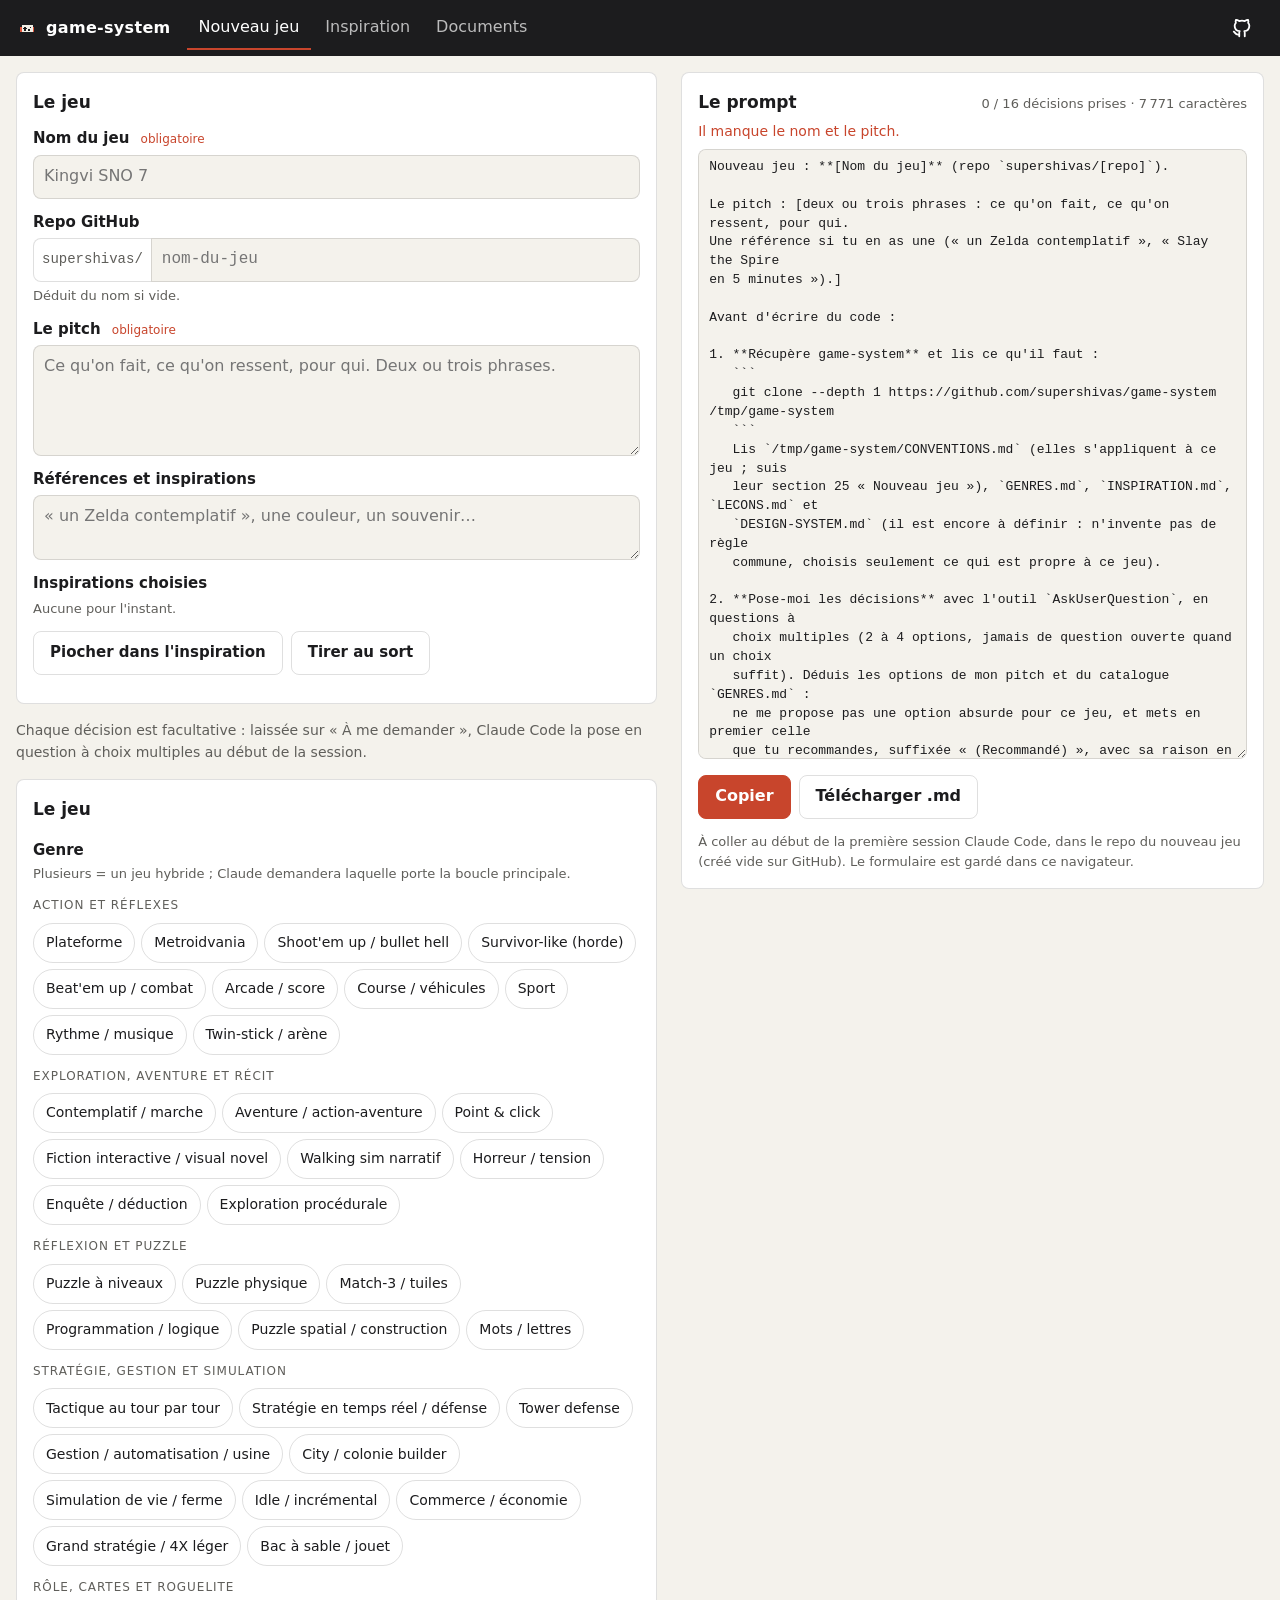
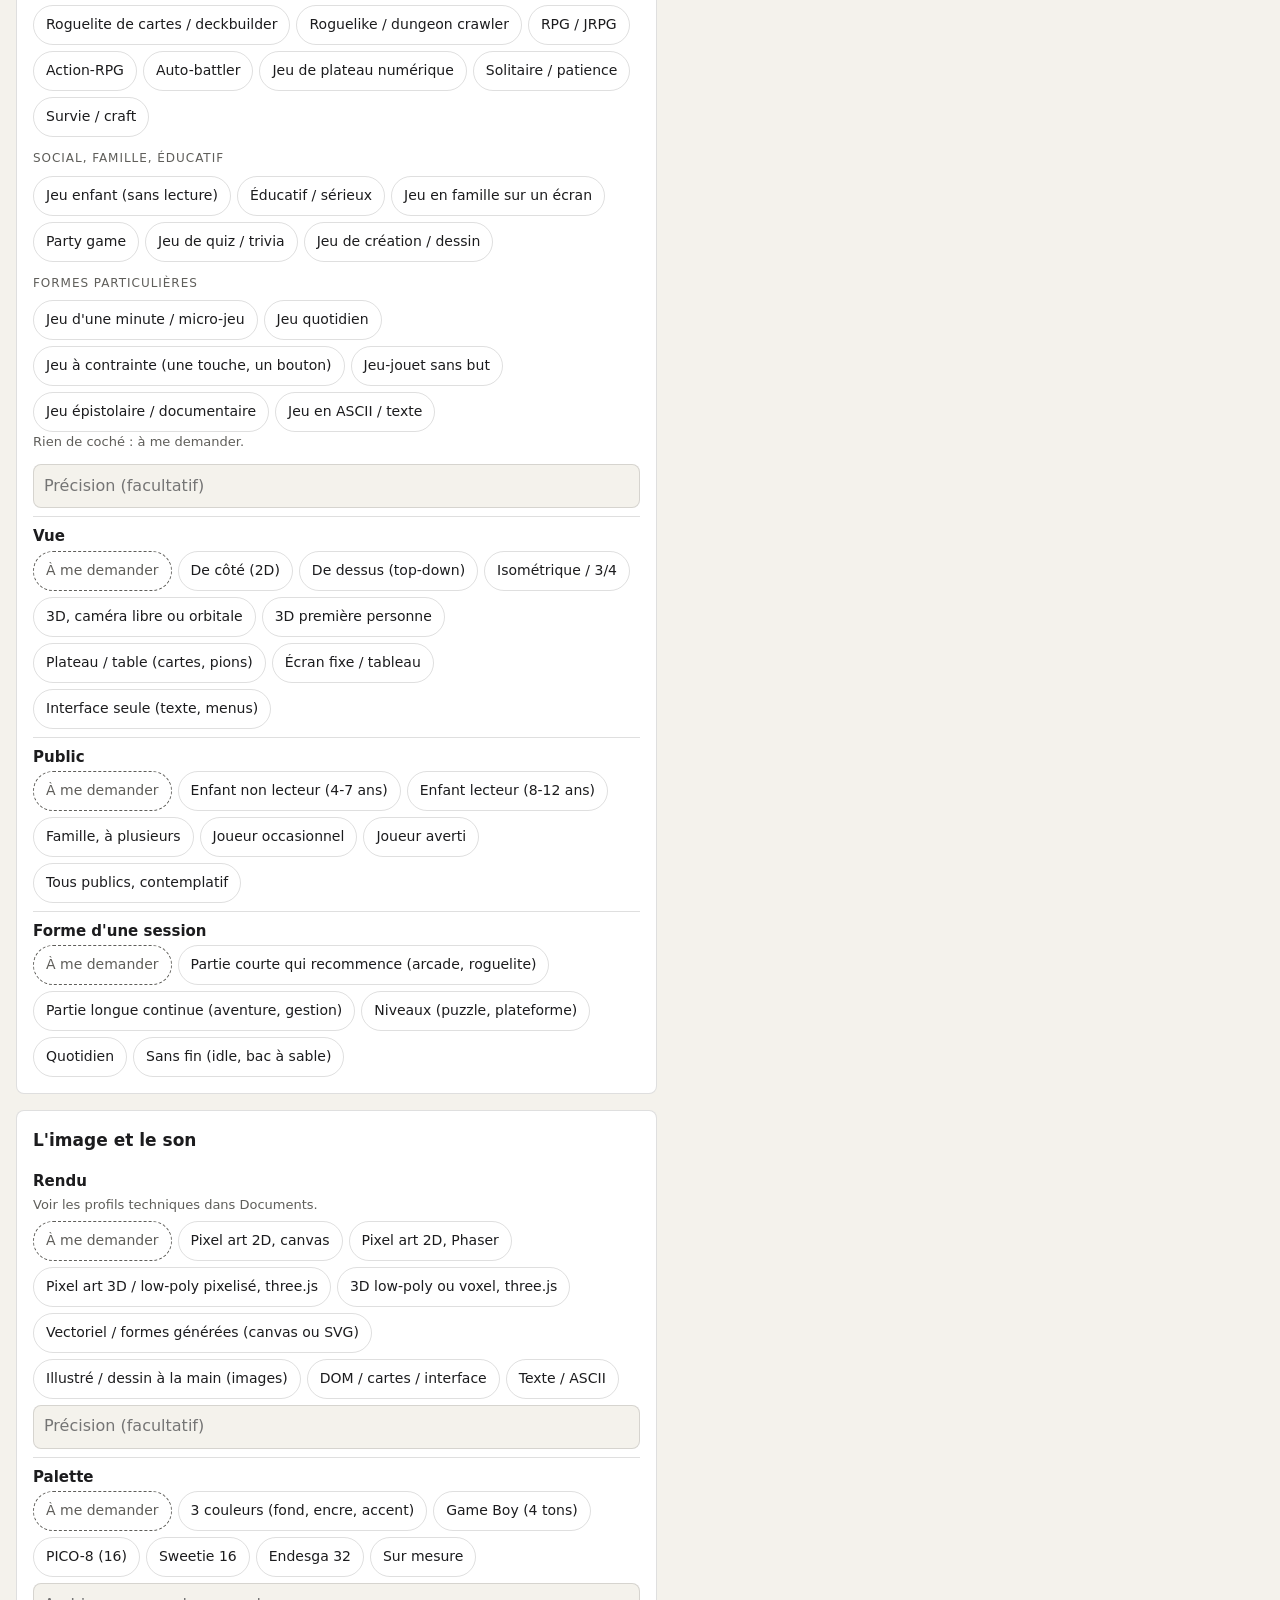
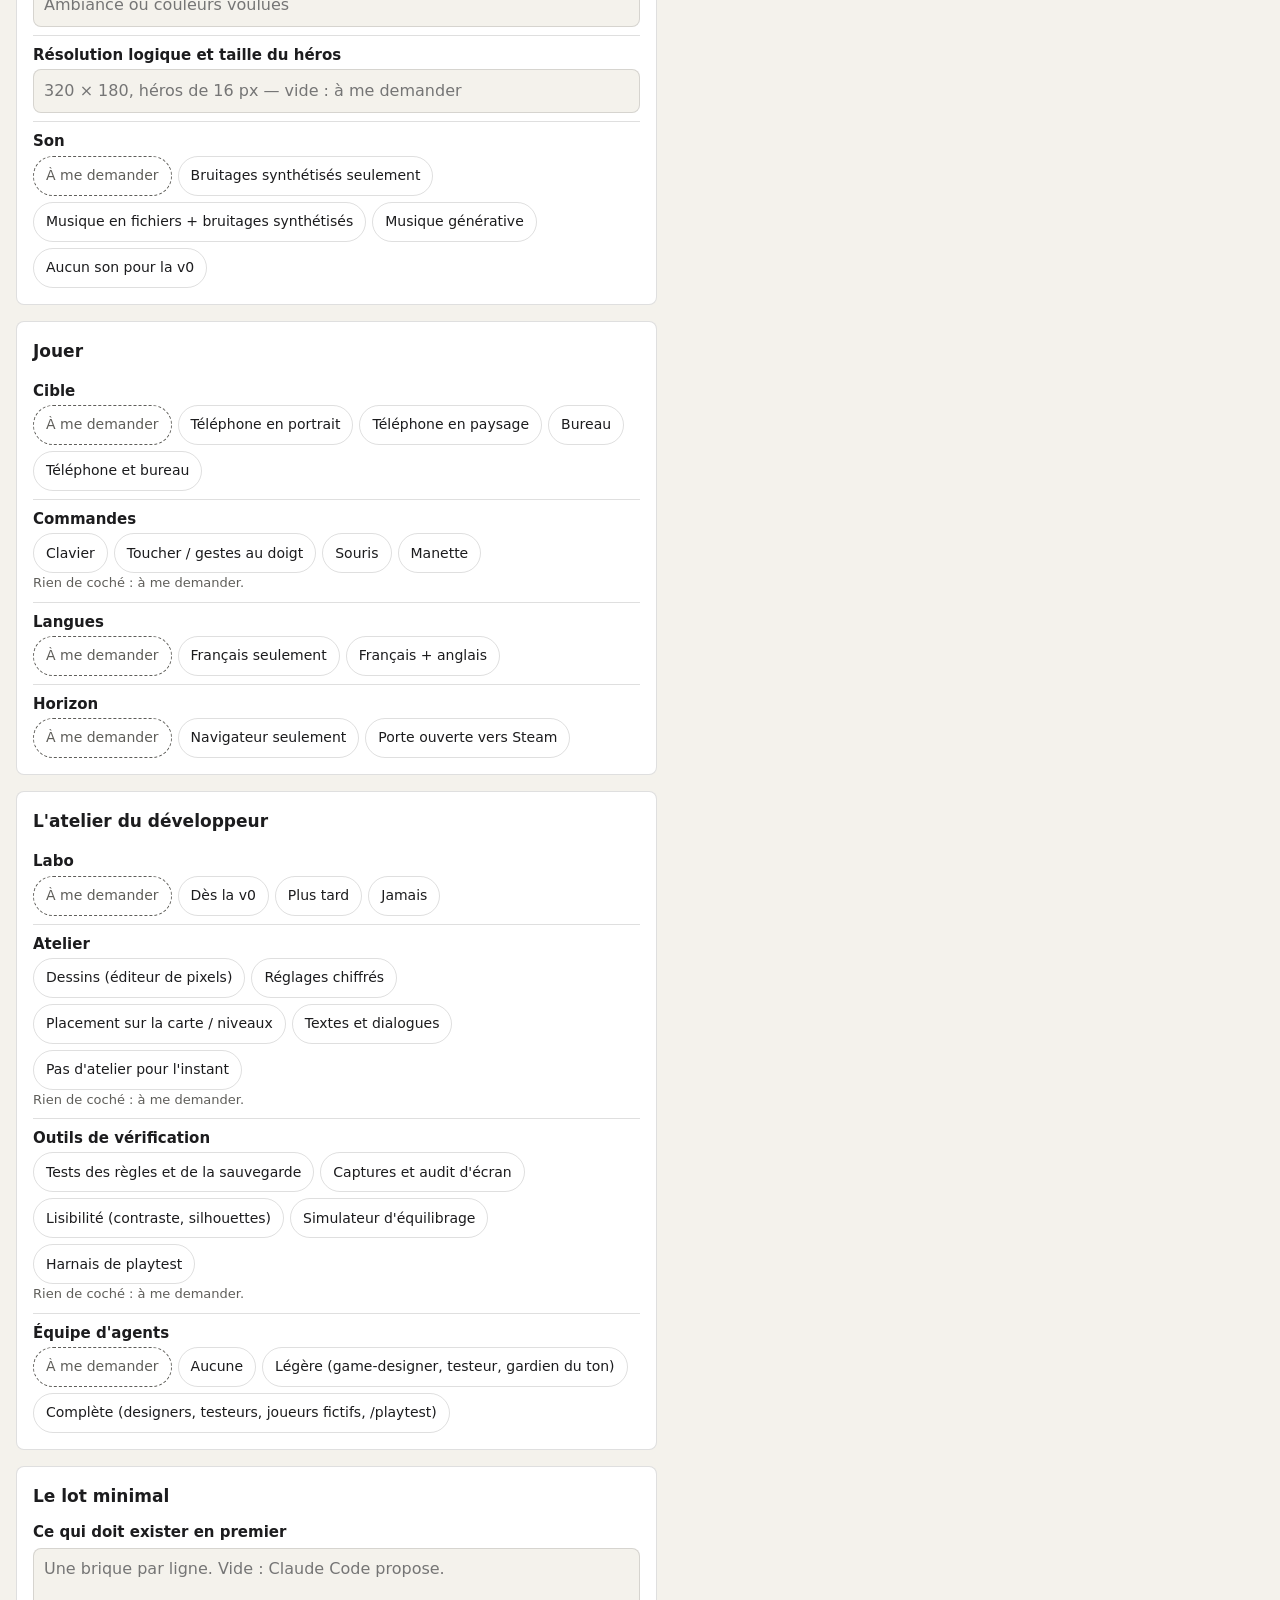
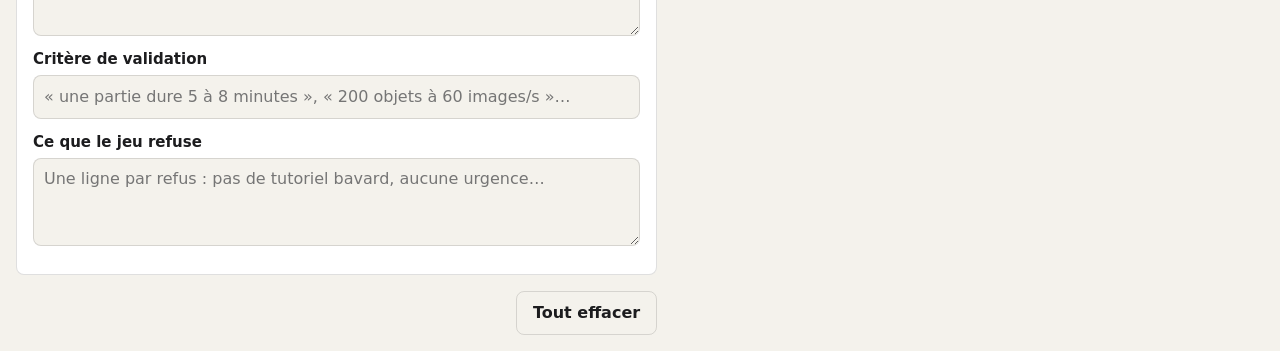
==== index.html @ dbfdadf5 "Ajoute la page d'accueil et le fichier d'inspiration La page d'accueil (GitHub Pages) écrit le promp" ====
<!DOCTYPE html>
<html lang="fr">
<head>
<meta charset="utf-8">
<meta name="viewport" content="width=device-width, initial-scale=1, viewport-fit=cover">
<meta name="theme-color" content="#1c1c1e">
<title>game-system</title>
<link rel="icon" href="site/favicon.svg" type="image/svg+xml">
<link rel="stylesheet" href="site/accueil.css">
</head>
<body>
<header class="tete">
  <a class="marque" href="#nouveau" aria-label="game-system"><span class="logo" aria-hidden="true"></span><span class="marque-nom">game-system</span></a>
  <nav class="onglets" aria-label="Sections">
    <a href="#nouveau" data-vue="nouveau">Nouveau jeu</a>
    <a href="#inspiration" data-vue="inspiration">Inspiration</a>
    <a href="#doc/README.md" data-vue="doc">Documents</a>
  </nav>
  <a class="icone" href="https://github.com/supershivas/game-system" aria-label="Le dépôt sur GitHub" title="Le dépôt sur GitHub">
    <svg viewBox="0 0 24 24" aria-hidden="true"><path d="M9 19c-4.3 1.4-4.3-2.5-6-3m12 5v-3.5c0-1 .1-1.4-.5-2 2.8-.3 5.5-1.4 5.5-6a4.6 4.6 0 0 0-1.3-3.2 4.2 4.2 0 0 0-.1-3.2s-1.1-.3-3.5 1.3a12.3 12.3 0 0 0-6.2 0C6.5 2.8 5.4 3.1 5.4 3.1a4.2 4.2 0 0 0-.1 3.2A4.6 4.6 0 0 0 4 9.5c0 4.6 2.7 5.7 5.5 6-.6.6-.6 1.2-.5 2V21"/></svg>
  </a>
</header>

<!-- ─── Nouveau jeu : le formulaire qui écrit le prompt ─────────────────── -->
<main class="vue" id="vue-nouveau" hidden>
  <div class="colonnes">
    <form class="formulaire" id="formulaire" autocomplete="off">
      <section class="bloc">
        <h2>Le jeu</h2>
        <label class="champ"><span>Nom du jeu <span class="requis">obligatoire</span></span>
          <input name="nom" required placeholder="Kingvi SNO 7">
        </label>
        <label class="champ">Repo GitHub
          <span class="prefixe"><span>supershivas/</span><input name="repo" id="repo" placeholder="nom-du-jeu" pattern="[A-Za-z0-9._-]+"></span>
          <small>Déduit du nom si vide.</small>
        </label>
        <label class="champ"><span>Le pitch <span class="requis">obligatoire</span></span>
          <textarea name="pitch" rows="4" required placeholder="Ce qu'on fait, ce qu'on ressent, pour qui. Deux ou trois phrases."></textarea>
        </label>
        <label class="champ">Références et inspirations
          <textarea name="references" rows="2" placeholder="« un Zelda contemplatif », une couleur, un souvenir…"></textarea>
        </label>
        <div class="champ">
          <span>Inspirations choisies</span>
          <div class="etiquettes" id="inspirations-choisies"></div>
          <div class="actions">
            <a class="bouton secondaire" href="#inspiration">Piocher dans l'inspiration</a>
            <button type="button" class="bouton secondaire" id="tirage-rapide">Tirer au sort</button>
          </div>
        </div>
      </section>

      <p class="note">Chaque décision est facultative : laissée sur « À me demander », Claude Code
        la pose en question à choix multiples au début de la session.</p>
      <div id="decisions"></div>

      <section class="bloc">
        <h2>Le lot minimal</h2>
        <label class="champ">Ce qui doit exister en premier
          <textarea name="lot" rows="3" placeholder="Une brique par ligne. Vide : Claude Code propose."></textarea>
        </label>
        <label class="champ">Critère de validation
          <input name="critere" placeholder="« une partie dure 5 à 8 minutes », « 200 objets à 60 images/s »…">
        </label>
        <label class="champ">Ce que le jeu refuse
          <textarea name="refus" rows="3" placeholder="Une ligne par refus : pas de tutoriel bavard, aucune urgence…"></textarea>
        </label>
      </section>
      <div class="actions-form">
        <button type="button" class="bouton secondaire" id="effacer">Tout effacer</button>
      </div>
    </form>

    <aside class="sortie" aria-label="Le prompt">
      <div class="sortie-tete">
        <h2>Le prompt</h2>
        <span class="compte" id="compte"></span>
      </div>
      <p class="manque" id="manque"></p>
      <textarea id="prompt" readonly rows="18" aria-label="Prompt généré"></textarea>
      <div class="actions">
        <button type="button" class="bouton" id="copier">Copier</button>
        <button type="button" class="bouton secondaire" id="telecharger">Télécharger .md</button>
      </div>
      <p class="aide">À coller au début de la première session Claude Code, dans le repo du
        nouveau jeu (créé vide sur GitHub). Le formulaire est gardé dans ce navigateur.</p>
    </aside>
  </div>
</main>

<!-- ─── Inspiration ─────────────────────────────────────────────────────── -->
<main class="vue" id="vue-inspiration" hidden>
  <div class="inspi-tete">
    <input type="search" id="filtre" placeholder="Filtrer : neige, Japon, silhouette…" aria-label="Filtrer l'inspiration">
    <button type="button" class="bouton" id="tirer">Tirer au sort</button>
  </div>
  <div class="tirage" id="tirage" hidden></div>
  <p class="note">Toucher une étiquette l'ajoute au prompt (onglet Nouveau jeu) ; la toucher à
    nouveau l'en retire. Source : <a href="#doc/INSPIRATION.md">INSPIRATION.md</a>.</p>
  <div id="inspiration"></div>
</main>

<!-- ─── Documents ───────────────────────────────────────────────────────── -->
<main class="vue" id="vue-doc" hidden>
  <div class="docs">
    <nav class="docs-liste" id="docs-liste" aria-label="Fichiers"></nav>
    <select class="docs-choix" id="docs-choix" aria-label="Fichier"></select>
    <article class="doc" id="doc"></article>
  </div>
</main>

<div class="toast" id="toast" role="status" hidden></div>
<script type="module" src="site/accueil.js"></script>
</body>
</html>
---- site/accueil.css ----
/* La page d'accueil de game-system (GitHub Pages). Un outil de travail, pas
   un jeu : le design system des jeux ne s'y applique pas. */

:root {
  --fond: #f4f2ec;
  --carte: #ffffff;
  --encre: #1c1c1e;
  --doux: #5f5e5a;
  --trait: rgba(28, 28, 30, .14);
  --accent: #c8452c;
  --accent-encre: #ffffff;
  --tete: #1c1c1e;
  --code: #ebe8df;
  --choisi: #fbe3dc;
  --rayon: 8px;
  --pas: 8px;
  --cible: 44px;
  --mono: ui-monospace, 'SF Mono', Menlo, Consolas, monospace;
  color-scheme: light;
}
@media (prefers-color-scheme: dark) {
  :root {
    --fond: #161618;
    --carte: #1f1f22;
    --encre: #ecebe6;
    --doux: #a3a19a;
    --trait: rgba(236, 235, 230, .14);
    --accent: #ec6d52;
    --accent-encre: #161618;
    --tete: #0e0e10;
    --code: #2a2a2e;
    --choisi: #4a2a22;
    color-scheme: dark;
  }
}

* { box-sizing: border-box; }
html, body { margin: 0; }
body {
  background: var(--fond); color: var(--encre);
  font: 16px/1.55 system-ui, -apple-system, 'Segoe UI', sans-serif;
  -webkit-text-size-adjust: 100%;
}
a { color: var(--accent); }
[hidden] { display: none !important; }
button, input, select, textarea { font: inherit; color: inherit; }

/* ─── En-tête ─── */
.tete {
  position: sticky; top: 0; z-index: 10;
  display: flex; align-items: center; gap: calc(var(--pas) * 2);
  padding: 0 calc(var(--pas) * 2); padding-top: env(safe-area-inset-top, 0px);
  min-height: 56px; background: var(--tete); color: #fff;
}
.marque { min-width: var(--cible); display: flex; align-items: center; gap: var(--pas); min-height: var(--cible); color: inherit; text-decoration: none; font-weight: 700; letter-spacing: .02em; white-space: nowrap; }
.logo { width: 22px; height: 22px; background: url(favicon.svg) center / contain no-repeat; image-rendering: pixelated; }
.onglets { display: flex; gap: 2px; flex: 1; min-width: 0; overflow-x: auto; }
.onglets a { display: flex; align-items: center; min-height: var(--cible); padding: 0 12px; color: #fff; opacity: .7; text-decoration: none; border-bottom: 2px solid transparent; white-space: nowrap; }
.onglets a.actif { opacity: 1; border-bottom-color: var(--accent); }
.icone { display: grid; place-items: center; width: var(--cible); height: var(--cible); color: inherit; }
.icone svg { width: 22px; height: 22px; fill: none; stroke: currentColor; stroke-width: 2; stroke-linecap: round; stroke-linejoin: round; }

.vue { max-width: 1280px; margin: 0 auto; padding: calc(var(--pas) * 2); }
.note { color: var(--doux); font-size: 14px; margin: var(--pas) 0 calc(var(--pas) * 2); }

/* ─── Boutons ─── */
.bouton {
  min-height: var(--cible); padding: 0 calc(var(--pas) * 2);
  border: 1px solid var(--accent); border-radius: var(--rayon);
  background: var(--accent); color: var(--accent-encre); font-weight: 600; cursor: pointer;
}
.bouton.secondaire { background: transparent; color: var(--encre); border-color: var(--trait); }
a.bouton { display: inline-flex; align-items: center; text-decoration: none; font-weight: 600; }
.lien { background: none; border: 0; padding: 0; color: var(--accent); text-decoration: underline; cursor: pointer; font-size: inherit; }
@media (hover: hover) {
  .bouton:hover { filter: brightness(1.08); }
  .bouton.secondaire:hover { border-color: var(--encre); }
}

/* ─── Formulaire ─── */
.colonnes { display: grid; grid-template-columns: minmax(0, 1fr); gap: calc(var(--pas) * 3); }
@media (min-width: 980px) {
  .colonnes { grid-template-columns: minmax(0, 1.1fr) minmax(0, 1fr); align-items: start; }
  .sortie { position: sticky; top: 72px; }
}
.bloc { background: var(--carte); border: 1px solid var(--trait); border-radius: var(--rayon); padding: calc(var(--pas) * 2); margin-bottom: calc(var(--pas) * 2); }
.bloc h2 { font-size: 17px; margin: 0 0 var(--pas); }
.bloc h3 { font-size: 15px; margin: calc(var(--pas) * 2) 0 4px; }
.champ { display: grid; gap: 4px; margin: calc(var(--pas) * 1.5) 0; font-weight: 600; font-size: 15px; }
.champ small, .champ .aide-champ { font-weight: 400; color: var(--doux); font-size: 13px; }
.requis { font-weight: 400; font-size: 12px; color: var(--accent); margin-left: 6px; }
input:not([type=checkbox]):not([type=radio]), textarea, select {
  width: 100%; min-height: var(--cible); padding: 8px 10px;
  border: 1px solid var(--trait); border-radius: var(--rayon);
  background: var(--fond); font-size: 16px; font-weight: 400;
}
textarea { resize: vertical; line-height: 1.45; }
input:focus-visible, textarea:focus-visible, select:focus-visible, .bouton:focus-visible, .choix label:focus-within, .etiquette:focus-visible {
  outline: 2px solid var(--accent); outline-offset: 2px;
}
.prefixe { display: flex; align-items: stretch; }
.prefixe span { display: flex; align-items: center; padding: 0 8px; border: 1px solid var(--trait); border-right: 0; border-radius: var(--rayon) 0 0 var(--rayon); color: var(--doux); font-weight: 400; font-family: var(--mono); font-size: 14px; }
.prefixe input { border-radius: 0 var(--rayon) var(--rayon) 0 !important; font-family: var(--mono); }

.decision { border-top: 1px solid var(--trait); padding-top: var(--pas); margin-top: var(--pas); }
.decision:first-of-type { border-top: 0; }
.decision > .titre { font-weight: 600; font-size: 15px; display: block; margin-bottom: 2px; }
.decision > .aide-champ { display: block; color: var(--doux); font-size: 13px; margin-bottom: 6px; }
.choix { display: flex; flex-wrap: wrap; gap: 6px; }
.choix label {
  display: inline-flex; align-items: center; gap: 6px; min-height: 40px; padding: 4px 12px;
  border: 1px solid var(--trait); border-radius: 20px; font-size: 14px; cursor: pointer; user-select: none;
}
.choix input { position: absolute; opacity: 0; pointer-events: none; }
.choix label:has(input:checked) { background: var(--encre); color: var(--fond); border-color: var(--encre); }
.choix label.demander:has(input:checked) { background: transparent; color: var(--doux); border-style: dashed; border-color: var(--doux); }
.famille { margin: 6px 0 2px; font-size: 12px; text-transform: uppercase; letter-spacing: .08em; color: var(--doux); width: 100%; }
.autre { margin-top: 6px; }

.actions-form { display: flex; justify-content: flex-end; }

/* ─── Sortie ─── */
.sortie { background: var(--carte); border: 1px solid var(--trait); border-radius: var(--rayon); padding: calc(var(--pas) * 2); }
.sortie-tete { display: flex; justify-content: space-between; align-items: baseline; gap: var(--pas); }
.sortie h2 { font-size: 17px; margin: 0; }
.compte { font-size: 13px; color: var(--doux); }
.manque { color: var(--accent); font-size: 14px; margin: 6px 0; min-height: 1em; }
#prompt { font-family: var(--mono); font-size: 13px; line-height: 1.45; min-height: 360px; background: var(--fond); }
@media (min-width: 980px) { #prompt { height: calc(100vh - 290px); } }
.actions { display: flex; gap: var(--pas); flex-wrap: wrap; margin-top: var(--pas); }
.aide { color: var(--doux); font-size: 13px; margin-bottom: 0; }

/* ─── Étiquettes (inspiration) ─── */
.etiquettes { display: flex; flex-wrap: wrap; gap: 6px; min-height: 8px; }
.etiquette {
  display: inline-flex; align-items: center; gap: 6px; min-height: 40px; padding: 4px 12px;
  border: 1px solid var(--trait); border-radius: 20px; background: var(--carte);
  font-size: 14px; cursor: pointer; text-align: left;
}
.etiquette.choisie { background: var(--choisi); border-color: var(--accent); }
.etiquette small { color: var(--doux); }
.etiquette .x { font-size: 16px; line-height: 1; color: var(--doux); }

.inspi-tete { display: flex; gap: var(--pas); flex-wrap: wrap; }
.inspi-tete input { flex: 1; min-width: 200px; }
.tirage { background: var(--carte); border: 1px solid var(--accent); border-radius: var(--rayon); padding: calc(var(--pas) * 2); margin-top: calc(var(--pas) * 2); }
.tirage ol { margin: 0 0 var(--pas); padding-left: 1.3em; }
.tirage li { margin-bottom: 6px; }
.section-inspi h2 { font-size: 20px; margin: calc(var(--pas) * 4) 0 var(--pas); }
.section-inspi h3 { font-size: 15px; margin: calc(var(--pas) * 2) 0 6px; color: var(--doux); }
.carte-inspi { display: grid; gap: 4px; }
.liste-inspi { display: grid; grid-template-columns: repeat(auto-fill, minmax(min(100%, 340px), 1fr)); gap: 6px; }
.item-inspi {
  display: block; width: 100%; text-align: left; padding: 10px 12px; min-height: var(--cible);
  border: 1px solid var(--trait); border-radius: var(--rayon); background: var(--carte); cursor: pointer; font-size: 14px;
}
.item-inspi b { display: block; font-size: 15px; }
.item-inspi .repere { color: var(--doux); font-weight: 400; }
.item-inspi .desc { color: var(--doux); }
.item-inspi.choisie { border-color: var(--accent); background: var(--choisi); }
.item-inspi.choisie b::after { content: ' ✓'; color: var(--accent); }

/* ─── Documents ─── */
.docs { display: grid; grid-template-columns: minmax(0, 1fr); gap: calc(var(--pas) * 2); }
.docs-liste { display: none; }
@media (min-width: 900px) {
  .docs { grid-template-columns: 240px minmax(0, 1fr); align-items: start; }
  .docs-liste { display: block; position: sticky; top: 72px; max-height: calc(100vh - 90px); overflow-y: auto; }
  .docs-choix { display: none; }
}
.docs-liste h4 { font-size: 12px; text-transform: uppercase; letter-spacing: .08em; color: var(--doux); margin: 16px 0 4px; }
.docs-liste a { display: flex; align-items: center; min-height: 36px; padding: 0 10px; border-radius: 6px; color: var(--encre); text-decoration: none; font-size: 14px; }
.docs-liste a.actif { background: var(--encre); color: var(--fond); }
.doc { background: var(--carte); border: 1px solid var(--trait); border-radius: var(--rayon); padding: calc(var(--pas) * 3); min-width: 0; overflow-wrap: anywhere; }
.doc-source { font-size: 13px; color: var(--doux); margin: 0 0 var(--pas); }
.doc h1 { font-size: 26px; margin-top: 0; line-height: 1.2; }
.doc h2 { font-size: 21px; margin-top: 32px; border-bottom: 1px solid var(--trait); padding-bottom: 4px; }
.doc h3 { font-size: 17px; margin-top: 24px; }
.doc code { font-family: var(--mono); font-size: .88em; background: var(--code); padding: 1px 5px; border-radius: 4px; overflow-wrap: anywhere; }
.doc pre { background: var(--code); padding: 12px; border-radius: var(--rayon); overflow-x: auto; }
.doc pre code { background: none; padding: 0; font-size: 13px; overflow-wrap: normal; }
.doc table { border-collapse: collapse; display: block; overflow-x: auto; font-size: 14px; margin: 12px 0; }
.doc th, .doc td { border: 1px solid var(--trait); padding: 6px 8px; vertical-align: top; text-align: left; }
.doc th { background: var(--code); }
.doc blockquote { margin: 12px 0; padding: 4px 14px; border-left: 3px solid var(--accent); color: var(--doux); }
.doc hr { border: 0; border-top: 1px solid var(--trait); margin: 24px 0; }
.doc .entete-yaml { font-size: 12px; }

.toast { position: fixed; left: 50%; bottom: calc(16px + env(safe-area-inset-bottom, 0px)); transform: translateX(-50%); background: var(--encre); color: var(--fond); padding: 10px 16px; border-radius: var(--rayon); z-index: 20; }

@media (max-width: 560px) {
  .tete { gap: 4px; padding: 0 8px; }
  .marque-nom { display: none; }
  .onglets a { padding: 0 7px; font-size: 14px; }
  .vue { padding: 12px; }
}
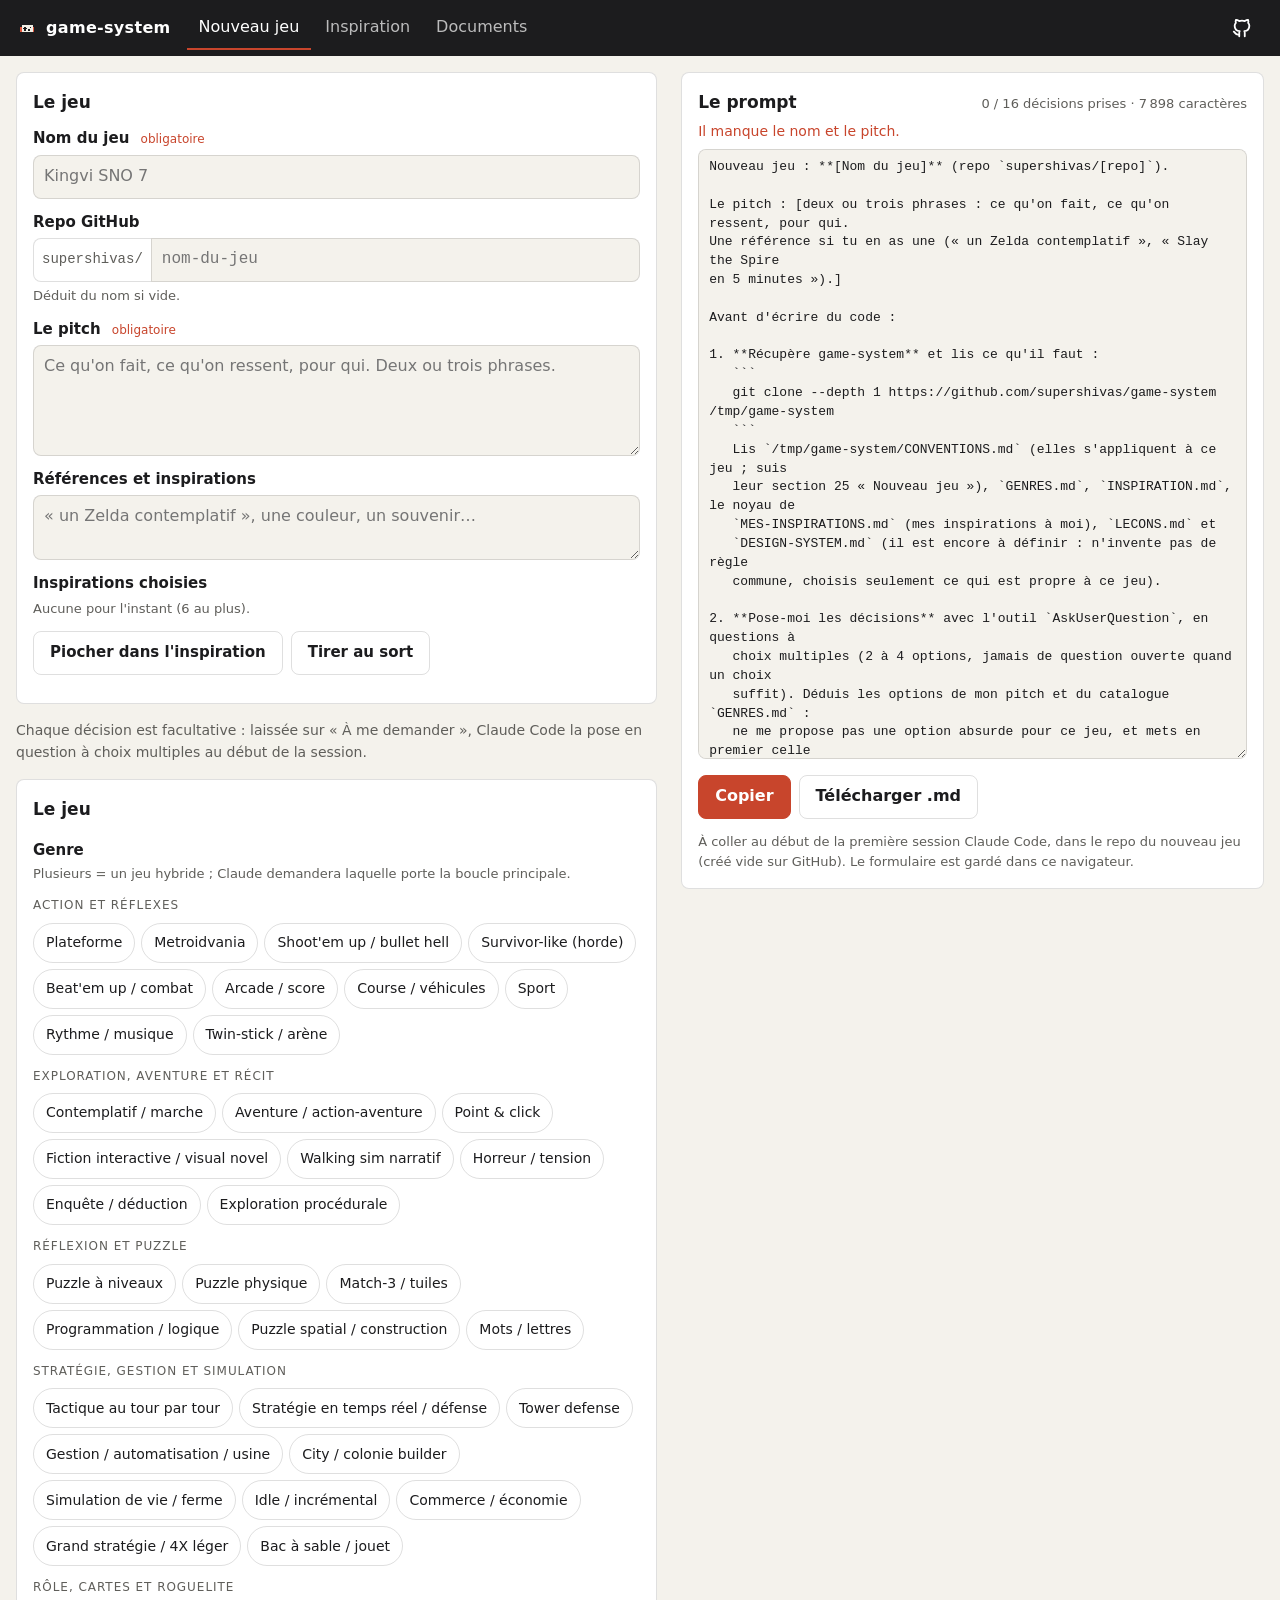
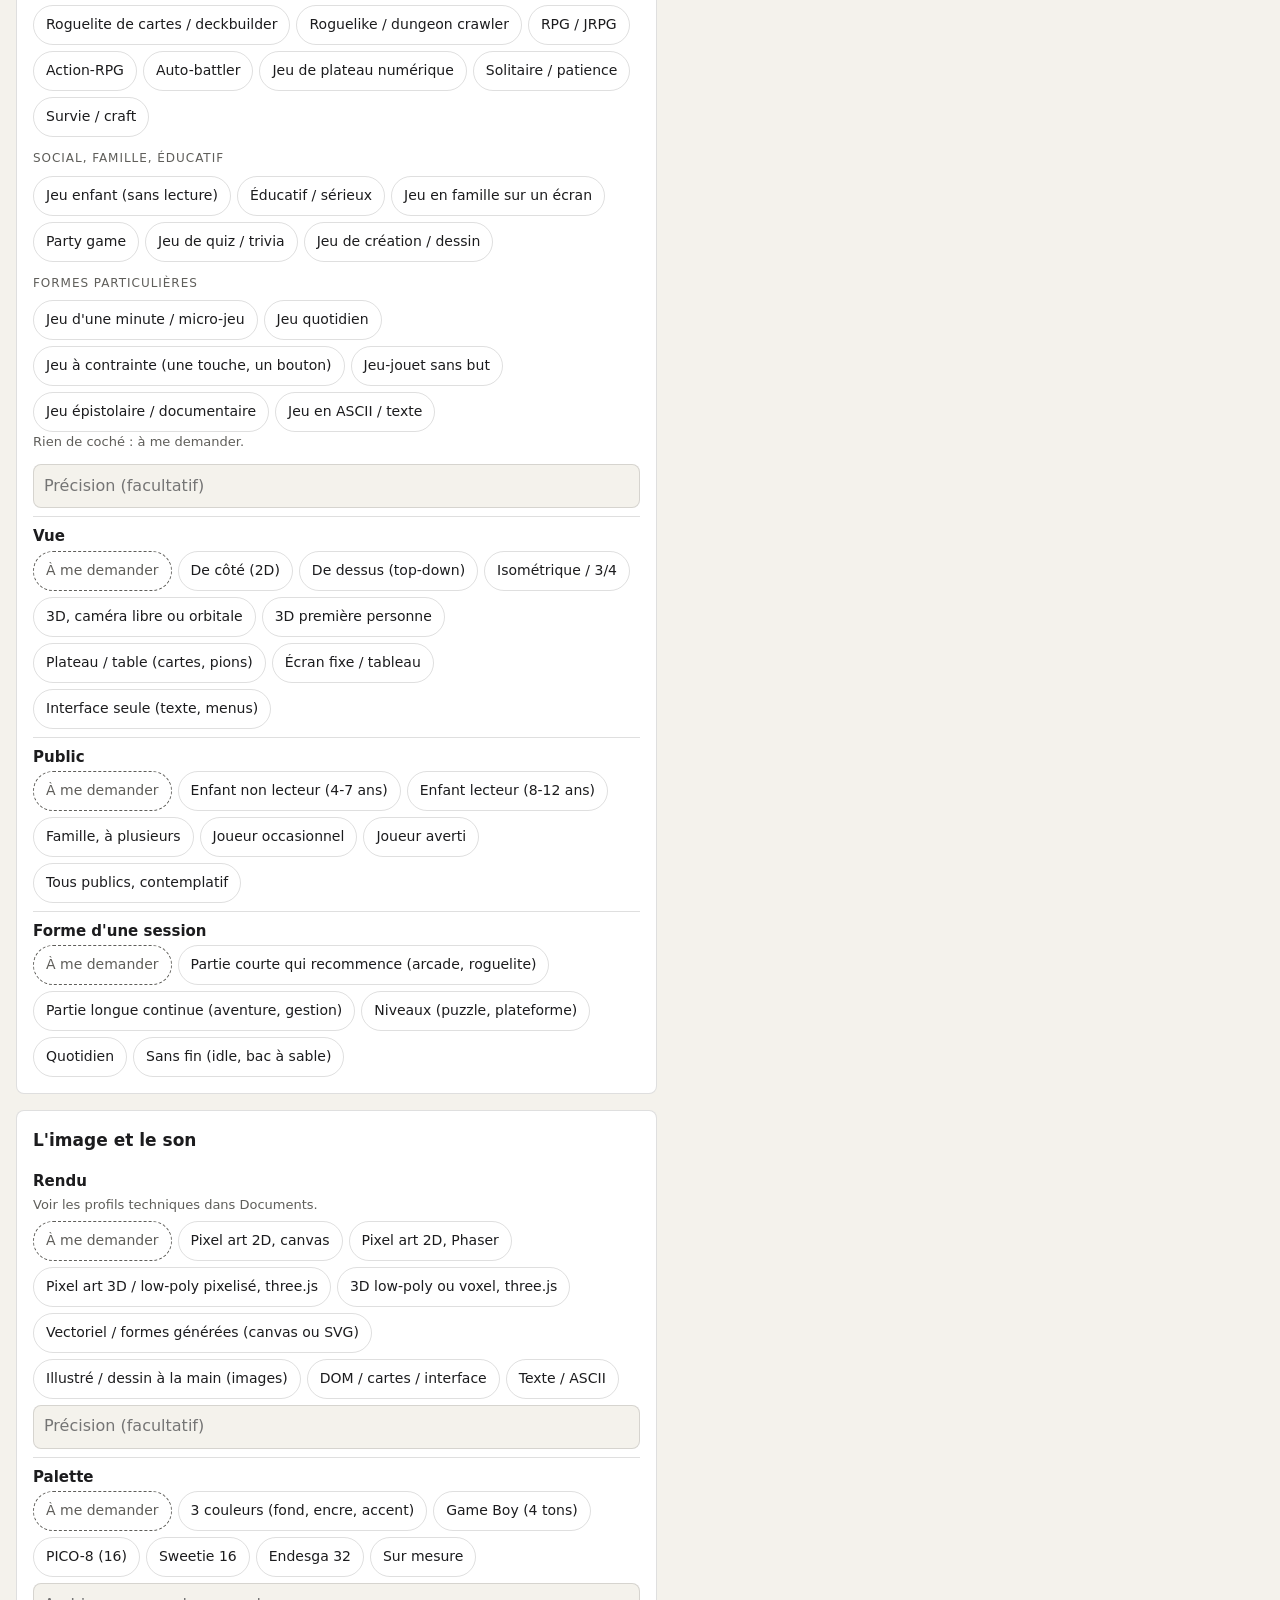
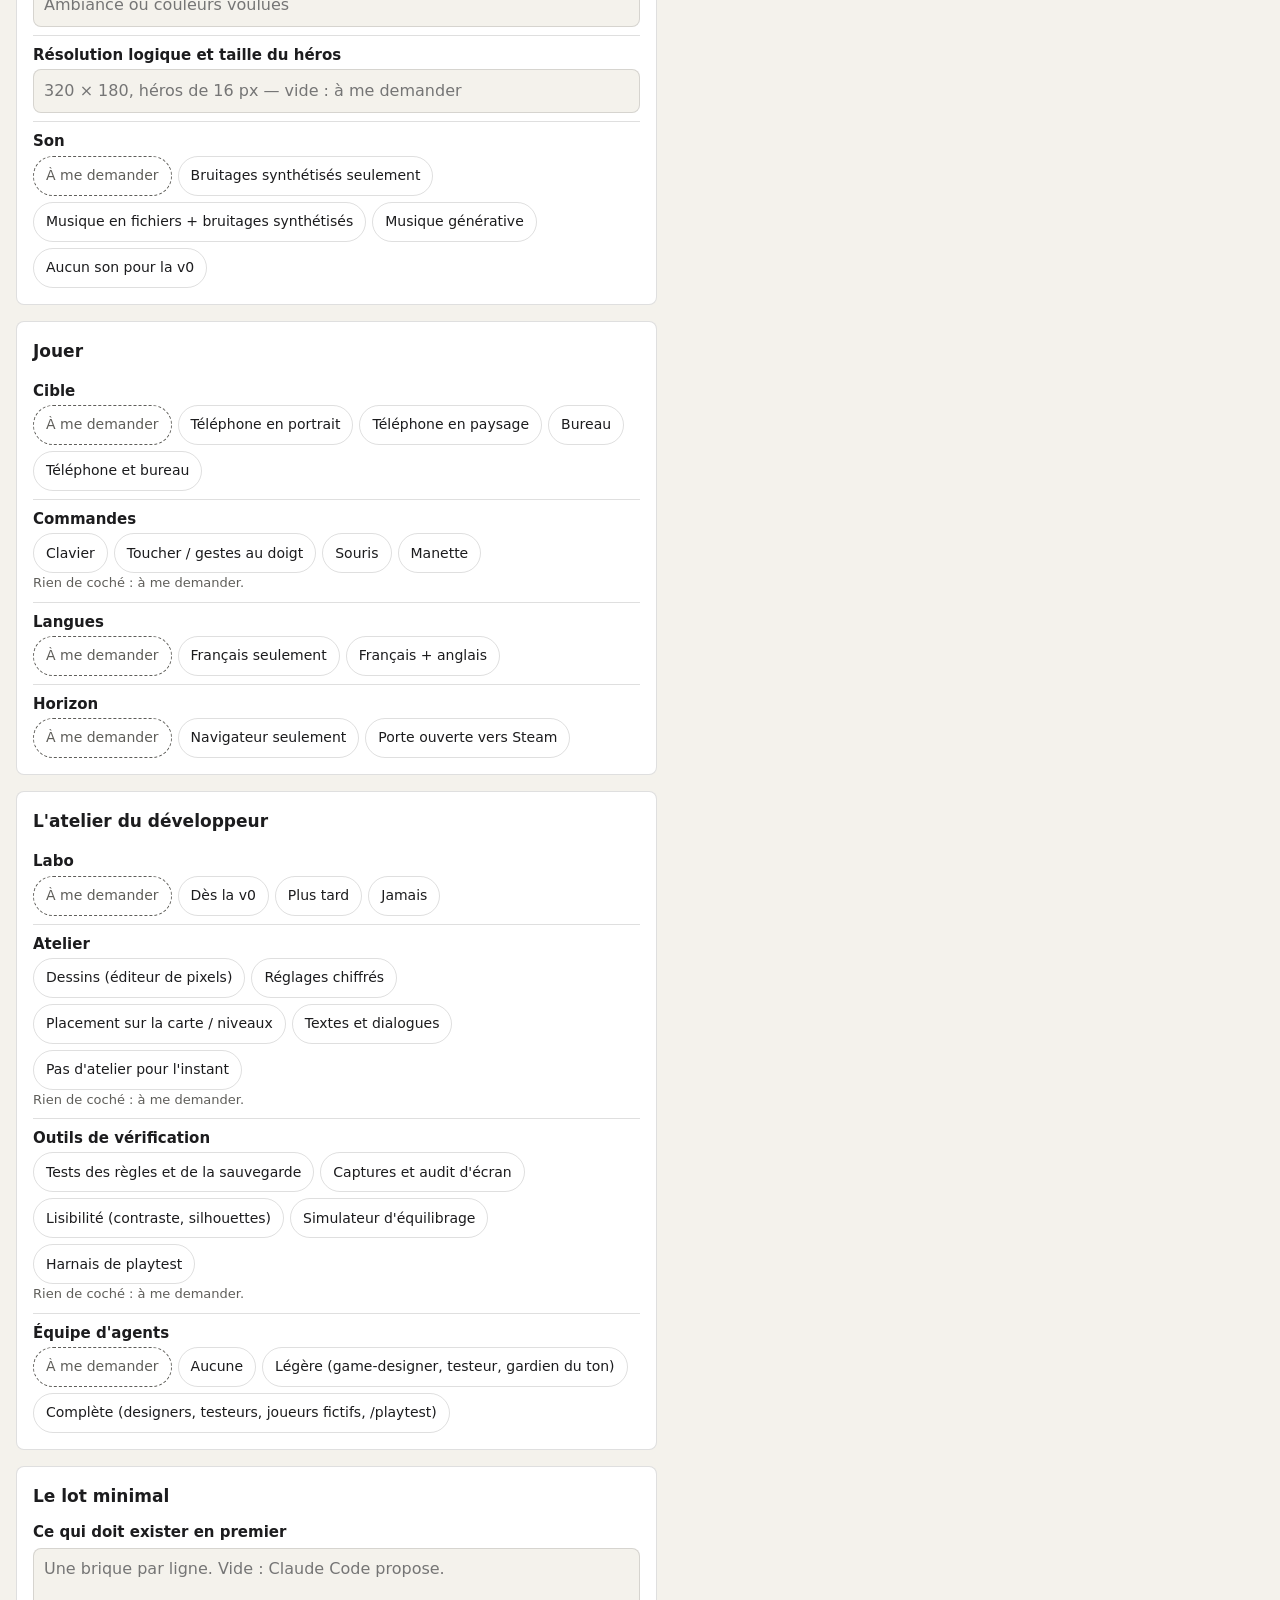
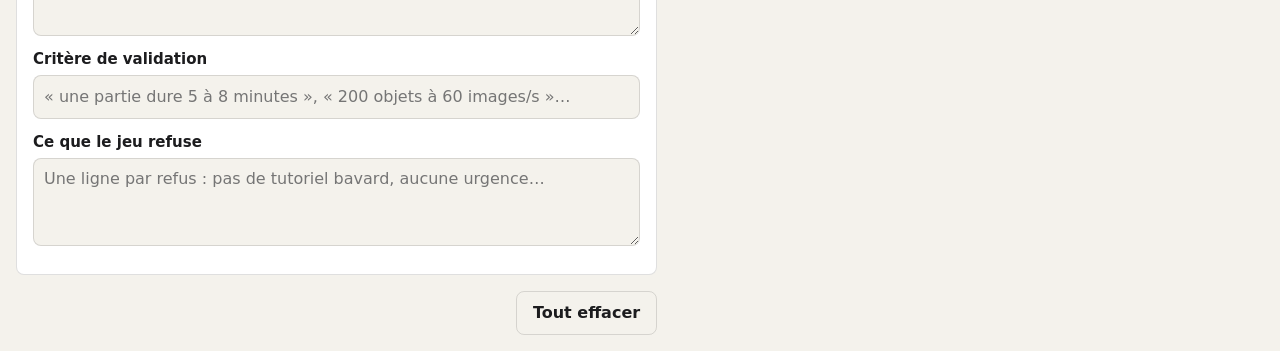
==== commit ceaa3bd5: "Range mes inspirations en noyau, fils et réserve, et les branche sur la page d'accueil MES-INSPIRATI" ====
--- a/index.html
+++ b/index.html
@@ -95,8 +95,9 @@
     <button type="button" class="bouton" id="tirer">Tirer au sort</button>
   </div>
   <div class="tirage" id="tirage" hidden></div>
-  <p class="note">Toucher une étiquette l'ajoute au prompt (onglet Nouveau jeu) ; la toucher à
-    nouveau l'en retire. Source : <a href="#doc/INSPIRATION.md">INSPIRATION.md</a>.</p>
+  <p class="note">Toucher une entrée l'ajoute au prompt (6 au plus) ; la toucher à nouveau l'en retire.
+    Sources : <a href="#doc/MES-INSPIRATIONS.md">MES-INSPIRATIONS.md</a> (le noyau, puis les fils repliés ; la réserve
+    n'apparaît qu'au filtre) et <a href="#doc/INSPIRATION.md">INSPIRATION.md</a> (culture générale).</p>
   <div id="inspiration"></div>
 </main>
 
--- a/site/accueil.css
+++ b/site/accueil.css
@@ -194,3 +194,12 @@
   .onglets a { padding: 0 7px; font-size: 14px; }
   .vue { padding: 12px; }
 }
+
+/* Blocs repliés de l'inspiration (fils, sections de culture générale) */
+.repli { border: 1px solid var(--trait); border-radius: var(--rayon); background: var(--carte); margin: 6px 0; }
+.repli > summary { display: flex; align-items: center; gap: 8px; min-height: var(--cible); padding: 0 14px; cursor: pointer; font-weight: 600; list-style: none; }
+.repli > summary::-webkit-details-marker { display: none; }
+.repli > summary::before { content: '▸'; color: var(--doux); transition: transform .15s; }
+.repli[open] > summary::before { transform: rotate(90deg); }
+.repli .nb { margin-left: auto; font-weight: 400; font-size: 13px; color: var(--doux); }
+.repli > .liste-inspi, .repli > .carte-inspi { padding: 0 10px 10px; }
